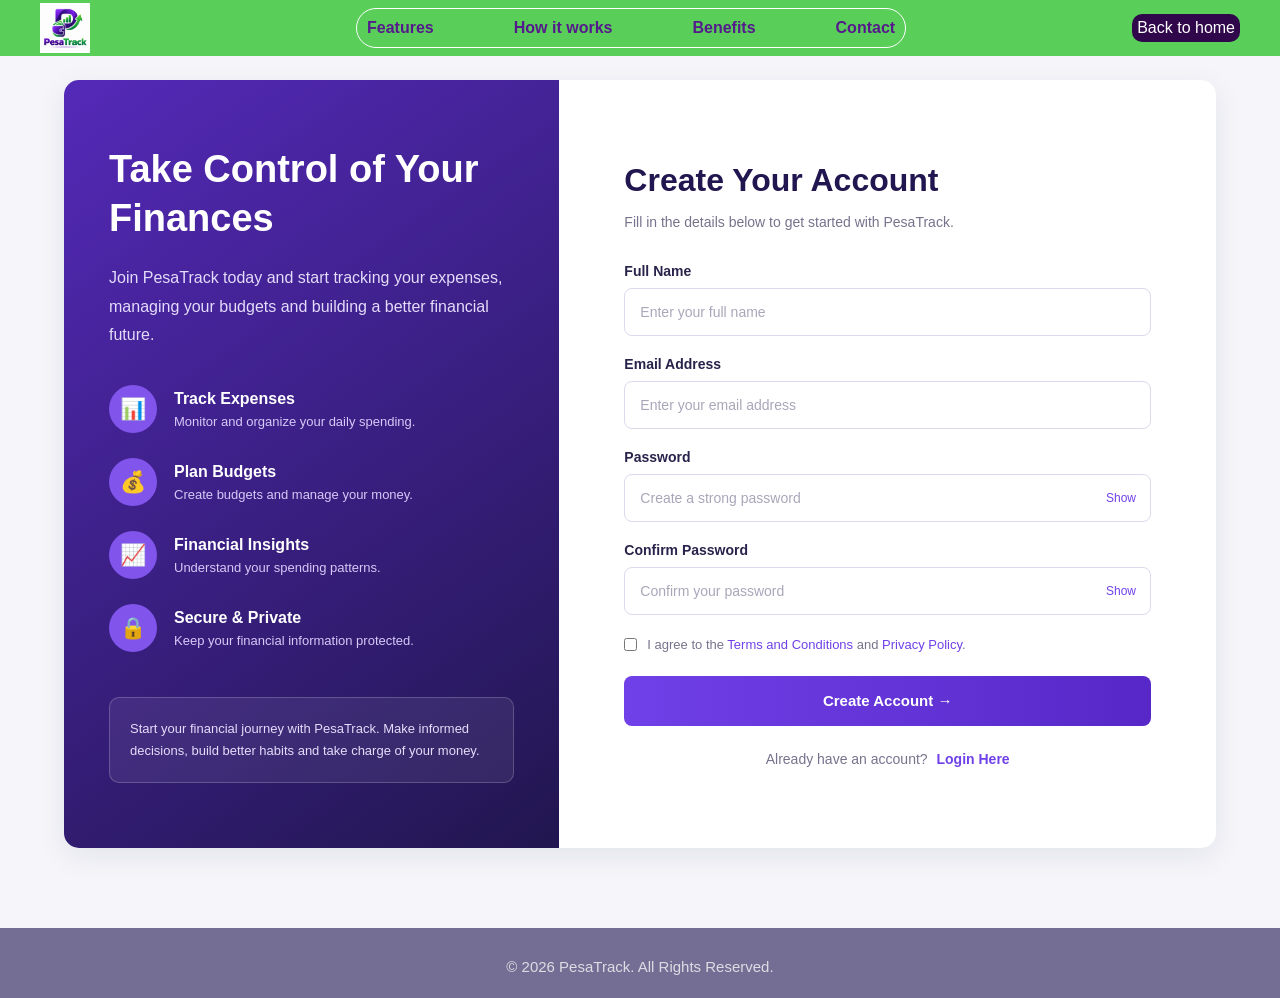
==== createAccount.html @ 5cf88084 "Initial commit" ====
<!DOCTYPE html>
<html lang="en">

<head>
    <meta charset="UTF-8">
    <meta name="viewport" content="width=device-width, initial-scale=1.0">

    <title>PesaTrack | Create Account</title>
    <link rel="stylesheet" href="createAccount.css">
</head>

<body>
<header>
    <img src="logo.png" alt="">
    <nav>
        <ul>
            <li><a href="">Features</a></li>
            <li><a href="">How it works</a></li>
            <li><a href="">Benefits</a></li>
            <li><a href="">Contact</a></li>
        </ul>
    </nav>
    <button class="btnn" id="backHome">Back to home</button>
    
</header>

    <!-- MAIN SECTION -->

    <main class="main-section">


        <!-- LEFT BRANDING SECTION -->

        <section class="branding-section">

            <h1>
                Take Control of Your Finances
            </h1>

            <p>
                Join PesaTrack today and start tracking your
                expenses, managing your budgets and building
                a better financial future.
            </p>


            <div class="benefits">

                <div class="benefit">

                    <div class="benefit-icon">📊</div>

                    <div class="benefit-text">

                        <h3>Track Expenses</h3>

                        <p>
                            Monitor and organize your daily spending.
                        </p>

                    </div>

                </div>


                <div class="benefit">

                    <div class="benefit-icon">💰</div>

                    <div class="benefit-text">

                        <h3>Plan Budgets</h3>

                        <p>
                            Create budgets and manage your money.
                        </p>

                    </div>

                </div>


                <div class="benefit">

                    <div class="benefit-icon">📈</div>

                    <div class="benefit-text">

                        <h3>Financial Insights</h3>

                        <p>
                            Understand your spending patterns.
                        </p>

                    </div>

                </div>


                <div class="benefit">

                    <div class="benefit-icon">🔒</div>

                    <div class="benefit-text">

                        <h3>Secure & Private</h3>

                        <p>
                            Keep your financial information protected.
                        </p>

                    </div>

                </div>

            </div>


            <div class="branding-bottom">

                <p>
                    Start your financial journey with PesaTrack.
                    Make informed decisions, build better habits
                    and take charge of your money.
                </p>

            </div>

        </section>



        <!-- RIGHT REGISTRATION SECTION -->

        <section class="registration-section">


            <div class="registration-header">

                <h2>Create Your Account</h2>

                <p>
                    Fill in the details below to get started
                    with PesaTrack.
                </p>

            </div>



            <!-- REGISTRATION FORM -->

            <form class="register-form" id="registerForm">


                <!-- FULL NAME -->

                <div class="form-group">

                    <label for="fullName">Full Name</label>

                    <div class="input-container">

                        <input
                            type="text"
                            id="fullName"
                            name="fullName"
                            placeholder="Enter your full name"
                            autocomplete="name"
                            required
                        >

                    </div>

                </div>



                <!-- EMAIL -->

                <div class="form-group">

                    <label for="email">Email Address</label>

                    <div class="input-container">

                        <input
                            type="email"
                            id="email"
                            name="email"
                            placeholder="Enter your email address"
                            autocomplete="email"
                            required
                        >

                    </div>

                </div>



                <!-- PASSWORD -->

                <div class="form-group">

                    <label for="password">Password</label>

                    <div class="input-container">

                        <input
                            type="password"
                            id="password"
                            name="password"
                            placeholder="Create a strong password"
                            minlength="8"
                            autocomplete="new-password"
                            required
                        >

                        <button
                            type="button"
                            class="toggle-password"
                            onclick="togglePassword('password', this)"
                        >
                            Show
                        </button>

                    </div>

                </div>



                <!-- CONFIRM PASSWORD -->

                <div class="form-group">

                    <label for="confirmPassword">
                        Confirm Password
                    </label>

                    <div class="input-container">

                        <input
                            type="password"
                            id="confirmPassword"
                            name="confirmPassword"
                            placeholder="Confirm your password"
                            minlength="8"
                            autocomplete="new-password"
                            required
                        >

                        <button
                            type="button"
                            class="toggle-password"
                            onclick="togglePassword('confirmPassword', this)"
                        >
                            Show
                        </button>

                    </div>

                </div>



                <!-- TERMS AND CONDITIONS -->

                <div class="terms">

                    <input
                        type="checkbox"
                        id="terms"
                        required
                    >

                    <label for="terms">

                        I agree to the

                        <a href="#">Terms and Conditions</a>

                        and

                        <a href="#">Privacy Policy</a>.

                    </label>

                </div>



                <!-- CREATE ACCOUNT BUTTON -->

                <button type="submit" class="create-btn">

                    Create Account →

                </button>


            </form>



            <!-- LOGIN REDIRECT -->

            <div class="login-redirect">

                Already have an account?

                <a href="login.html">Login Here</a>

            </div>


        </section>


    </main>



    <!-- FOOTER -->

    <footer class="footer">

        <p>
            © 2026 PesaTrack. All Rights Reserved.
        </p>

    </footer>



    <!-- JAVASCRIPT -->

    <script>

        function togglePassword(inputId, button) {

            let input = document.getElementById(inputId);

            if (input.type === "password") {

                input.type = "text";

                button.textContent = "Hide";

            }

            else {

                input.type = "password";

                button.textContent = "Show";

            }

        }


        // Basic frontend validation

        document.getElementById("registerForm")
        .addEventListener("submit", function(e) {

            let password =
                document.getElementById("password").value;

            let confirmPassword =
                document.getElementById("confirmPassword").value;


            if (password !== confirmPassword) {

                e.preventDefault();

                alert("Passwords do not match!");

                return;

            }

            e.preventDefault();

            alert("Frontend validation successful! Backend registration is not yet connected.");

        });

    </script>


</body>

</html>
---- createAccount.css ----
* {
            margin: 0;
            padding: 0;
            box-sizing: border-box;
            font-family: Arial, sans-serif;
        }

        body {
            background: #f5f5fa;
            color: #17143a;
            min-height: 100vh;
        }
        header{
    display: flex;
    justify-content: space-between;
    align-items: center;
    background-color: rgb(89, 207, 89);
    position: fixed;
    padding: 0;
    width: 100%;
    top: 0;
    z-index: 1000;
}
header img{
    width: 50px;
    height: 50px;
    margin:3px 40px;

}
nav ul{
    display: flex;
    flex-direction: row;
    gap: 80px;
    list-style: none;
    border: 1px solid white;
    border-radius: 20px;
    padding: 10px;
}
nav ul li a{
    text-decoration: none;
    font-weight: bold;
    font-family: Arial, Helvetica, sans-serif;
    transition: 0.5s ease;
}
.btnn{
    margin-right: 40px;
    background-color: hsl(276, 83%, 16%);
    border-style: none;
    color: white;
    font-size: 16px;
    padding: 5px;
    border-radius: 10px;
    transition: 0.3s ease;
}
.btnn:hover{
     background-color: hsl(276, 81%, 37%);
}
     

        /* MAIN SECTION */

        .main-section {
            width: 90%;
            max-width: 1250px;
            min-height: 750px;
            margin: 80px auto;
            display: flex;
            background: white;
            border-radius: 15px;
            overflow: hidden;
            box-shadow: 0 8px 30px rgba(30, 20, 70, 0.08);
        }


        /* LEFT BRANDING SECTION */

        .branding-section {
            width: 43%;
            background: linear-gradient(
                145deg,
                #5429b8,
                #21164f
            );

            color: white;
            padding: 65px 45px;
            display: flex;
            flex-direction: column;
            justify-content: center;
        }

        .branding-section h1 {
            font-size: 38px;
            line-height: 1.3;
            margin-bottom: 20px;
        }

        .branding-section > p {
            font-size: 16px;
            line-height: 1.8;
            color: #e4dcfa;
            margin-bottom: 35px;
        }

        .benefits {
            display: flex;
            flex-direction: column;
            gap: 25px;
        }

        .benefit {
            display: flex;
            align-items: center;
            gap: 17px;
        }

        .benefit-icon {
            width: 48px;
            height: 48px;
            background: #8154ec;
            border-radius: 50%;
            display: flex;
            justify-content: center;
            align-items: center;
            font-size: 21px;
            flex-shrink: 0;
        }

        .benefit-text h3 {
            font-size: 16px;
            margin-bottom: 6px;
        }

        .benefit-text p {
            font-size: 13px;
            color: #d6c9f7;
        }

        .branding-bottom {
            margin-top: 45px;
            padding: 20px;
            border: 1px solid rgba(255,255,255,0.2);
            border-radius: 10px;
            background: rgba(255,255,255,0.07);
        }

        .branding-bottom p {
            font-size: 13px;
            line-height: 1.7;
            color: #e4dcfa;
        }


        /* RIGHT REGISTRATION SECTION */

        .registration-section {
            width: 57%;
            padding: 55px 65px;
            display: flex;
            flex-direction: column;
            justify-content: center;
        }

        .registration-header {
            margin-bottom: 30px;
        }

        .registration-header h2 {
            font-size: 32px;
            color: #21164f;
            margin-bottom: 12px;
        }

        .registration-header p {
            color: #77738d;
            font-size: 14px;
            line-height: 1.6;
        }


        /* FORM */

        .register-form {
            display: flex;
            flex-direction: column;
            gap: 20px;
        }

        .form-group {
            display: flex;
            flex-direction: column;
            gap: 9px;
        }

        .form-group label {
            font-size: 14px;
            font-weight: 600;
            color: #28234a;
        }

        .input-container {
            width: 100%;
            position: relative;
        }

        .input-container input {
            width: 100%;
            height: 48px;
            border: 1px solid #ddd9ec;
            border-radius: 8px;
            padding: 0 45px 0 15px;
            outline: none;
            font-size: 14px;
            transition: 0.3s;
        }

        .input-container input:focus {
            border-color: #7545e8;
            box-shadow: 0 0 0 3px rgba(117,69,232,0.1);
        }

        .input-container input::placeholder {
            color: #aaa6ba;
        }

        .toggle-password {
            position: absolute;
            right: 15px;
            top: 50%;
            transform: translateY(-50%);
            cursor: pointer;
            font-size: 12px;
            color: #7040e8;
            background: none;
            border: none;
        }


        /* TERMS AND CONDITIONS */

        .terms {
            display: flex;
            align-items: flex-start;
            gap: 10px;
            font-size: 13px;
            color: #77738d;
            line-height: 1.6;
        }

        .terms input {
            margin-top: 3px;
            accent-color: #7040e8;
        }

        .terms a {
            color: #7040e8;
            text-decoration: none;
        }


        /* CREATE ACCOUNT BUTTON */

        .create-btn {
            width: 100%;
            height: 50px;
            border: none;
            border-radius: 8px;
            background: linear-gradient(
                to right,
                #7040e8,
                #5728c7
            );
            color: white;
            font-size: 15px;
            font-weight: bold;
            cursor: pointer;
            transition: 0.3s;
        }

        .create-btn:hover {
            transform: translateY(-2px);
            box-shadow: 0 5px 15px rgba(112,64,232,0.25);
        }


        /* LOGIN REDIRECT */

        .login-redirect {
            text-align: center;
            font-size: 14px;
            color: #77738d;
            margin-top: 25px;
        }

        .login-redirect a {
            color: #7040e8;
            text-decoration: none;
            font-weight: bold;
            margin-left: 5px;
        }


        /* FOOTER */

        /* .footer {
            width: 90%;
            max-width: 1250px;
            margin: 0 auto 25px;
            padding: 20px;
            text-align: center;
            color: #88839c;
            font-size: 13px;
        } */
          .footer {
            width: 100%;
            height: 70px;
            text-align: center;
            color: #dddce4;
            font-size: 15px;
            background-color: #756e94;
        }

 footer p{
    padding-top: 30px;
 }


        /* RESPONSIVE DESIGN */

        @media (max-width: 900px) {

            .main-section {
                width: 95%;
            }

            .branding-section {
                width: 40%;
                padding: 40px 25px;
            }

            .registration-section {
                width: 60%;
                padding: 40px 30px;
            }

            .branding-section h1 {
                font-size: 29px;
            }

            .nav-links {
                gap: 15px;
            }
        }


        @media (max-width: 650px) {

            .navbar {
                height: 65px;
                padding: 0 5%;
            }

            .nav-links a:not(.login-btn) {
                display: none;
            }

            .main-section {
                width: 92%;
                margin: 20px auto;
                flex-direction: column;
            }

            .branding-section {
                width: 100%;
                padding: 35px 25px;
            }

            .branding-section h1 {
                font-size: 29px;
            }

            .branding-bottom {
                margin-top: 25px;
            }

            .registration-section {
                width: 100%;
                padding: 40px 25px;
            }

            .registration-header h2 {
                font-size: 27px;
            }

            .footer {
                width: 95%;
            }
        }
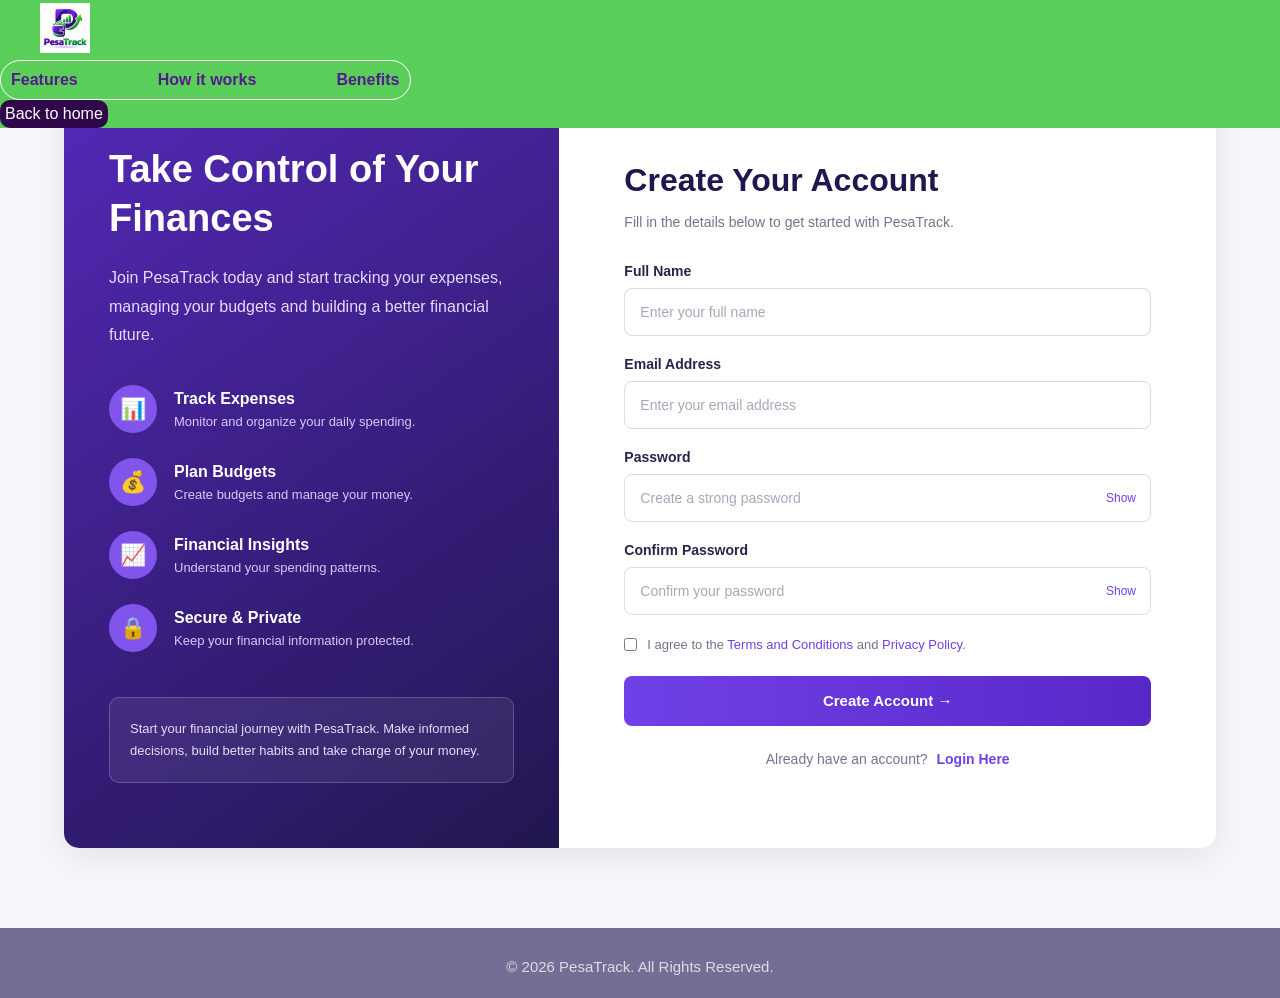
==== commit a0ee4ec3: "sevsral modifications made" ====
--- a/createAccount.html
+++ b/createAccount.html
@@ -11,17 +11,17 @@
 
 <body>
 <header>
+    <div class="navbar">
     <img src="logo.png" alt="">
     <nav>
         <ul>
             <li><a href="">Features</a></li>
             <li><a href="">How it works</a></li>
             <li><a href="">Benefits</a></li>
-            <li><a href="">Contact</a></li>
         </ul>
     </nav>
     <button class="btnn" id="backHome">Back to home</button>
-    
+    </div>
 </header>
 
     <!-- MAIN SECTION -->
--- a/createAccount.css
+++ b/createAccount.css
@@ -395,4 +395,8 @@
             .footer {
                 width: 95%;
             }
+            .navbar{
+                display: none;
+            }
+
         }
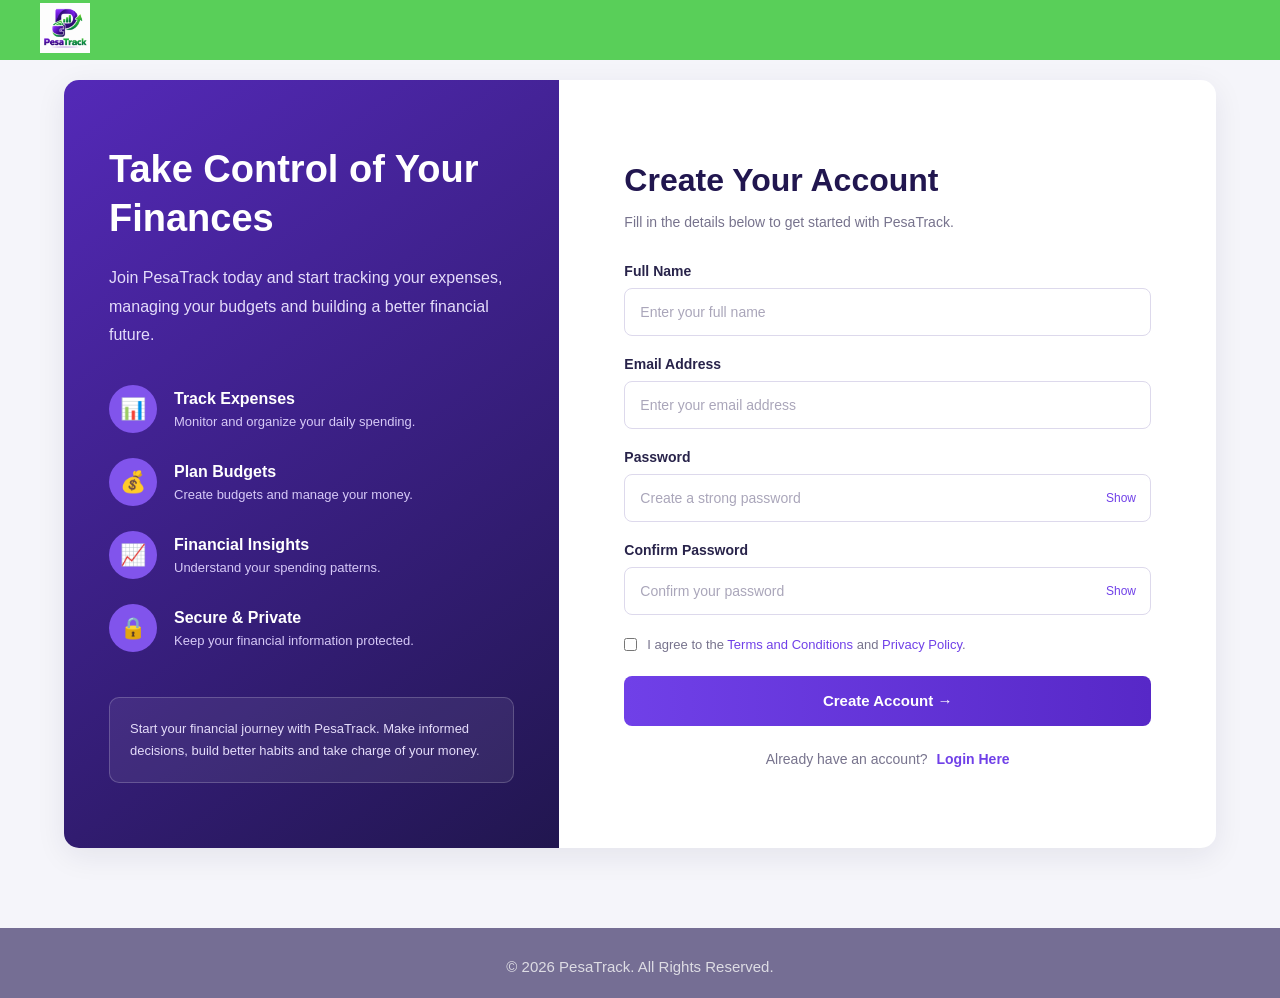
==== commit 06c34a7d: "modified mobile responsiveness" ====
--- a/createAccount.html
+++ b/createAccount.html
@@ -13,14 +13,14 @@
 <header>
     <div class="navbar">
     <img src="logo.png" alt="">
-    <nav>
+    <!-- <nav>
         <ul>
             <li><a href="">Features</a></li>
             <li><a href="">How it works</a></li>
             <li><a href="">Benefits</a></li>
         </ul>
-    </nav>
-    <button class="btnn" id="backHome">Back to home</button>
+    </nav> -->
+    <!-- <button class="btnn" id="backHome">Back to home</button> -->
     </div>
 </header>
 
--- a/createAccount.css
+++ b/createAccount.css
@@ -399,4 +399,4 @@
                 display: none;
             }
 
-        }+        }
